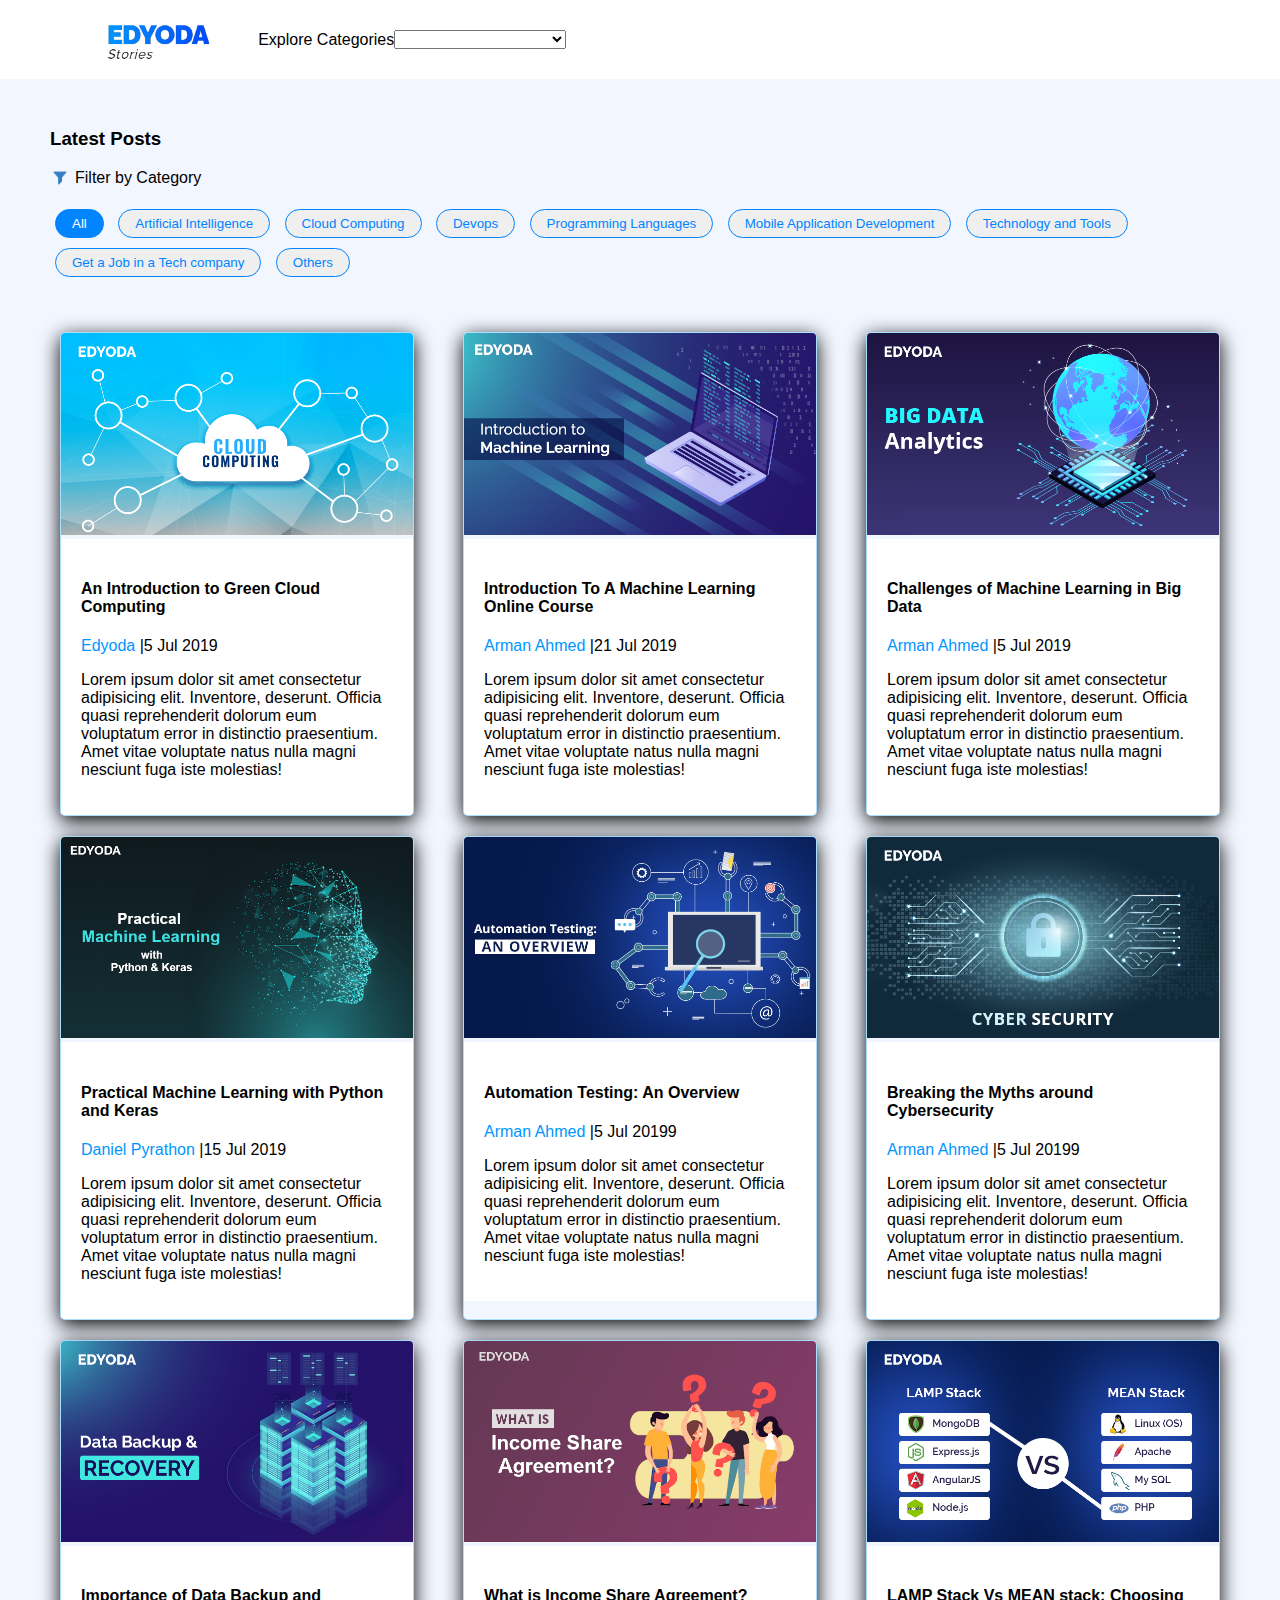
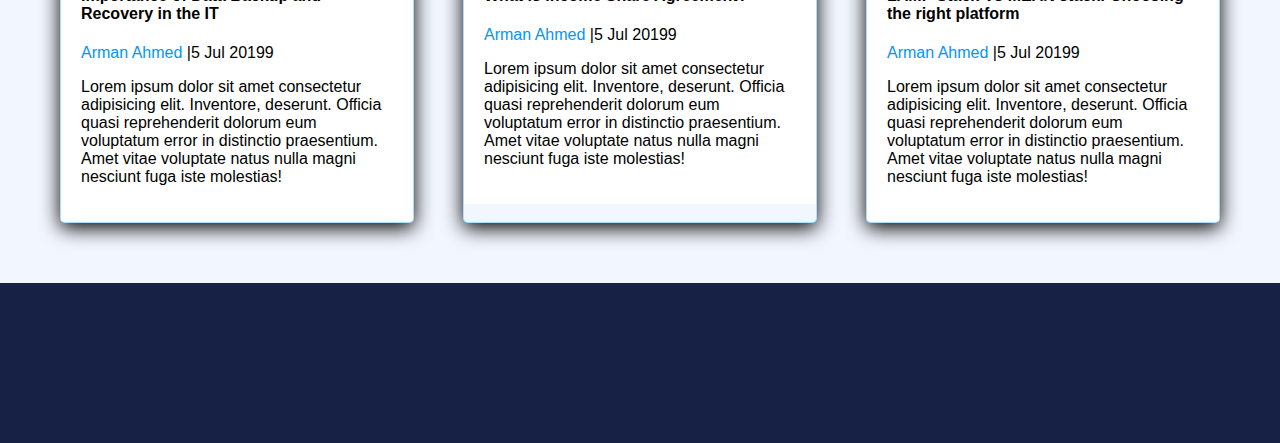
==== index.html @ 13869188 "Corrected file names" ====
<!DOCTYPE html>
<html lang="en">
<head>
    <meta charset="UTF-8">
    <meta http-equiv="X-UA-Compatible" content="IE=edge">
    <meta name="viewport" content="width=device-width, initial-scale=1.0">
    <title>EdYoda Stories</title>
    <link rel="stylesheet" href="style.css">
</head>
<body>
    <!-- top bar -->
    <header>
        <div class="left">
            <img src="images/logo.PNG" alt="Logo">
            <span>Explore Categories</span>
            <select name="Explore Categories" id="dropdown">
                <option value=""></option>
                <option value="">DevOps</option>
                <option value="">Artificial Intelligence</option>
                <option value="">Cloud Computing</option>
                <option value="">Programming Languages</option>
            </select>
        </div>
    </header>
    
    
    <main>
        <h3>Latest Posts</h3>
        <p><img src="images/filterIcon.png" alt="">Filter by Category</p>
        <div class="filters">
            <button class="active">All</button>
            <button>Artificial Intelligence</button>
            <button>Cloud Computing</button>
            <button>Devops</button>
            <button>Programming Languages</button>
            <button>Mobile Application Development</button>
            <button>Technology and Tools</button>
            <button>Get a Job in a Tech company</button>
            <button>Others</button>
        </div> 

    
    <!-- Cards container -->
    
    <div class="container">
        <div class="cards">
            <div class="card">
                <img src="images/4.png" alt="">
                <div class="content">
                    <h4>An Introduction to Green Cloud Computing</h4>
                    <p><span>Edyoda</span>&nbsp;|5 Jul 2019</p>
                    <p>Lorem ipsum dolor sit amet consectetur adipisicing elit. Inventore, deserunt. Officia quasi reprehenderit dolorum eum voluptatum error in distinctio praesentium. Amet vitae voluptate natus nulla magni nesciunt fuga iste molestias!</p>
                </div>   
            </div>
            <div class="card">
                <img src="images/learn_machine_learning_courses_online.png" alt="">
                <div class="content">
                <h4>Introduction To A Machine Learning Online Course</h4>
                <p><span>Arman Ahmed</span>&nbsp;|21 Jul 2019</p>
                <p>Lorem ipsum dolor sit amet consectetur adipisicing elit. Inventore, deserunt. Officia quasi reprehenderit dolorum eum voluptatum error in distinctio praesentium. Amet vitae voluptate natus nulla magni nesciunt fuga iste molestias!</p>
                </div>
            </div>
            <div class="card">
                <img src="images/3.png" alt="">
                <div class="content">
                <h4>Challenges of Machine Learning in Big Data</h4>
                <p><span>Arman Ahmed</span>&nbsp;|5 Jul 2019</p>
                <p>Lorem ipsum dolor sit amet consectetur adipisicing elit. Inventore, deserunt. Officia quasi reprehenderit dolorum eum voluptatum error in distinctio praesentium. Amet vitae voluptate natus nulla magni nesciunt fuga iste molestias!</p>
                </div> 
            </div>
            <div class="card">
                <img src="images/practical_machine_learning_1.png" alt="">
                <div class="content">
                <h4>Practical Machine Learning with Python and Keras</h4>
                <p><span>Daniel Pyrathon</span>&nbsp;|15 Jul 2019</p>
                <p>Lorem ipsum dolor sit amet consectetur adipisicing elit. Inventore, deserunt. Officia quasi reprehenderit dolorum eum voluptatum error in distinctio praesentium. Amet vitae voluptate natus nulla magni nesciunt fuga iste molestias!</p>
                </div>
            </div>
            <div class="card">
                <img src="images/automation-testing-an-overview_2.png" alt="">
                <div class="content">
                <h4>Automation Testing: An Overview</h4>
                <p><span>Arman Ahmed</span>&nbsp;|5 Jul 20199</p>
                <p>Lorem ipsum dolor sit amet consectetur adipisicing elit. Inventore, deserunt. Officia quasi reprehenderit dolorum eum voluptatum error in distinctio praesentium. Amet vitae voluptate natus nulla magni nesciunt fuga iste molestias!</p>
                </div>
            </div>
            <div class="card">
                <img src="images/5.png" alt="">
                <div class="content">
                <h4>Breaking the Myths around Cybersecurity</h4>
                <p><span>Arman Ahmed</span>&nbsp;|5 Jul 20199</p>
                <p>Lorem ipsum dolor sit amet consectetur adipisicing elit. Inventore, deserunt. Officia quasi reprehenderit dolorum eum voluptatum error in distinctio praesentium. Amet vitae voluptate natus nulla magni nesciunt fuga iste molestias!</p>
                </div>
            </div>
            <div class="card">
                <img src="images/7.png" alt="">
                <div class="content">
                <h4>Importance of Data Backup and Recovery in the IT</h4>
                <p><span>Arman Ahmed</span>&nbsp;|5 Jul 20199</p>
                <p>Lorem ipsum dolor sit amet consectetur adipisicing elit. Inventore, deserunt. Officia quasi reprehenderit dolorum eum voluptatum error in distinctio praesentium. Amet vitae voluptate natus nulla magni nesciunt fuga iste molestias!</p>
                </div>
            </div>
            <div class="card">
                <img src="images/what_is_isa_blog_1.png" alt="">
                <div class="content">
                <h4>What is Income Share Agreement?</h4>
                <p><span>Arman Ahmed</span>&nbsp;|5 Jul 20199</p>
                <p>Lorem ipsum dolor sit amet consectetur adipisicing elit. Inventore, deserunt. Officia quasi reprehenderit dolorum eum voluptatum error in distinctio praesentium. Amet vitae voluptate natus nulla magni nesciunt fuga iste molestias!</p>
                </div>
            </div>
            <div class="card">
                <img src="images/6.png" alt="">
                <div class="content">
                <h4>LAMP Stack Vs MEAN stack: Choosing the right platform</h4>
                <p><span>Arman Ahmed</span>&nbsp;|5 Jul 20199</p>
                <p>Lorem ipsum dolor sit amet consectetur adipisicing elit. Inventore, deserunt. Officia quasi reprehenderit dolorum eum voluptatum error in distinctio praesentium. Amet vitae voluptate natus nulla magni nesciunt fuga iste molestias!</p>
                </div>
            </div>
        </div>
    </div>
    </main>
    <footer></footer>
</body>
</html>
---- style.css ----
* {
    box-sizing: border-box;
}

body {
    margin: 0px;
    background-color: #f2f6ff;
    font-family: Arial, Helvetica, sans-serif;
}

header {
    background-color: white;
    display: flex;
    justify-content: space-between;
    padding: 31px 96px;
    align-items: center;
    background-color: #fff;
    box-shadow: 0 1px 1px #ccc;
    width: 100%;
    height: 79px;
}

header .left {
    display: flex;
    align-items: center;
}

header span select {
    border: 0px solid white;
}

header .left img {
    height: 51px;
    margin-right: 40px;
}

header span {
    padding: 0px;
}


main {
    padding: 10px 50px;
    padding-top: 30px;
    background-color: #f2f6ff;
}

main p img {
    width: 20px;
    margin-right: 5px;
}

main p {
    display: flex;
    align-items: center;
}

.filters button {
    color: #0084ff;
    padding: 6px 16px;
    border: 1px solid #0084ff;
    border-radius: 20px;
    margin: 5px;
    cursor: pointer;
}

.filters button :hover {
    background-color: #0084ff;
    color: #ccc;
}

main button.active {
    background-color: #0084ff;
    color: white;
}

.container {
    display: flex;
}

.cards {
    margin: 40px 0;
    display: flex;
    flex-wrap: wrap;
    justify-content: space-between;
}

.cards .card {
    width: 30%;
    box-shadow: 0px 5px 20px 0px;
    margin: 10px;
    border-radius: 5px;
    overflow: hidden;
    border: 1px solid rgba(0, 168, 255, 0.3);
}

.cards .card img {
    width: 100%;
}

.container .cards .card .content {
    padding: 20px;
    background: white;
}

.cards .card .content p span {
    color: #0096ff;
}

footer {
    background-color: #172146;
    padding: 80px 16%;
}
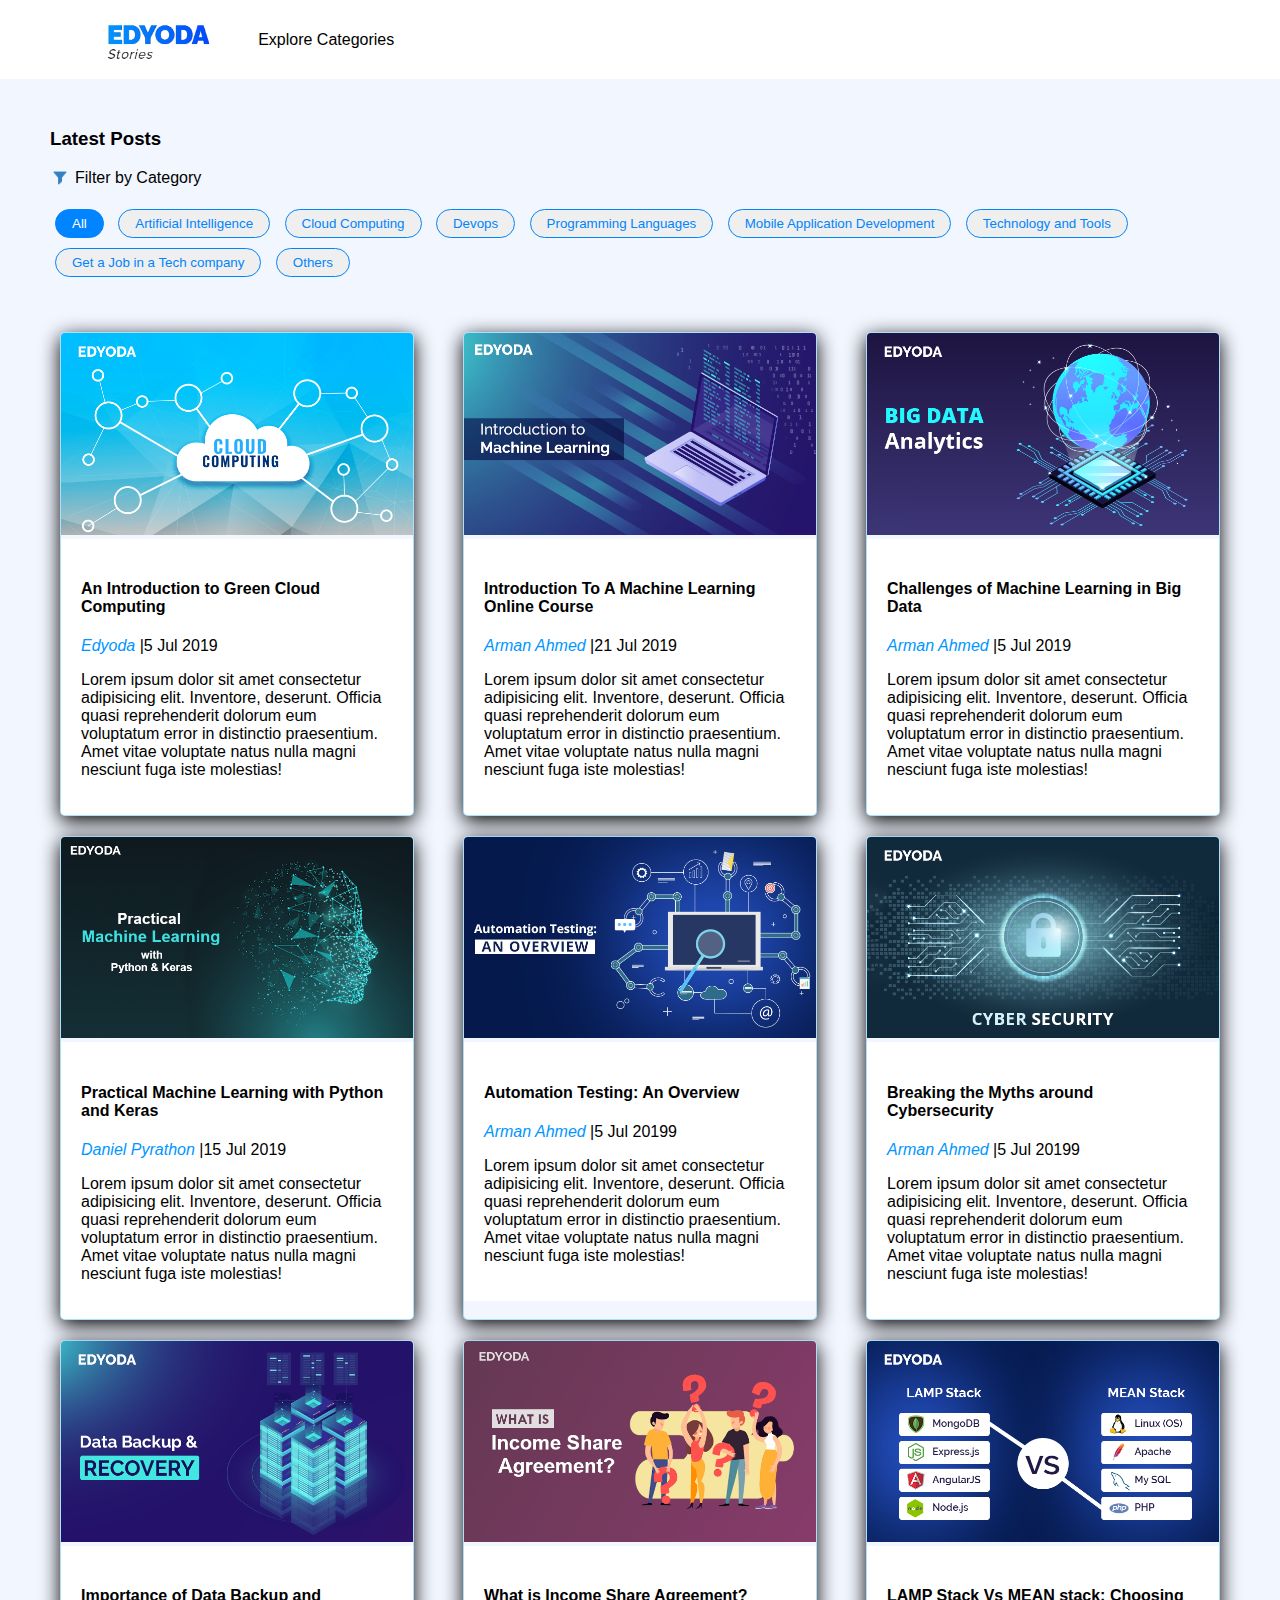
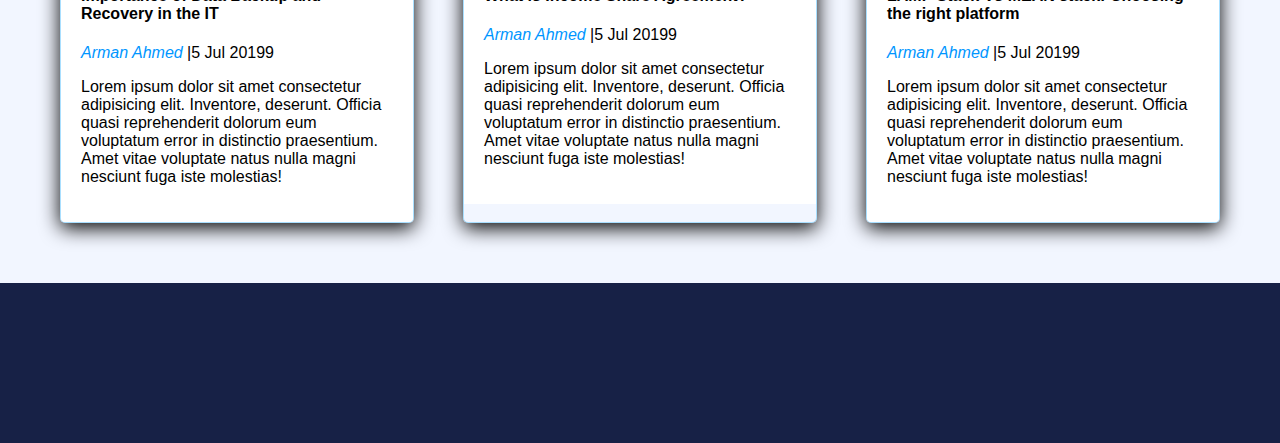
==== commit 6015fdc7: "Updated some code" ====
--- a/index.html
+++ b/index.html
@@ -13,13 +13,13 @@
         <div class="left">
             <img src="images/logo.PNG" alt="Logo">
             <span>Explore Categories</span>
-            <select name="Explore Categories" id="dropdown">
+            <!-- <select name="Explore Categories" id="dropdown">
                 <option value=""></option>
                 <option value="">DevOps</option>
                 <option value="">Artificial Intelligence</option>
                 <option value="">Cloud Computing</option>
                 <option value="">Programming Languages</option>
-            </select>
+            </select> -->
         </div>
     </header>
     
--- a/style.css
+++ b/style.css
@@ -104,6 +104,7 @@
 }
 
 .cards .card .content p span {
+    font-style: italic;
     color: #0096ff;
 }
 
